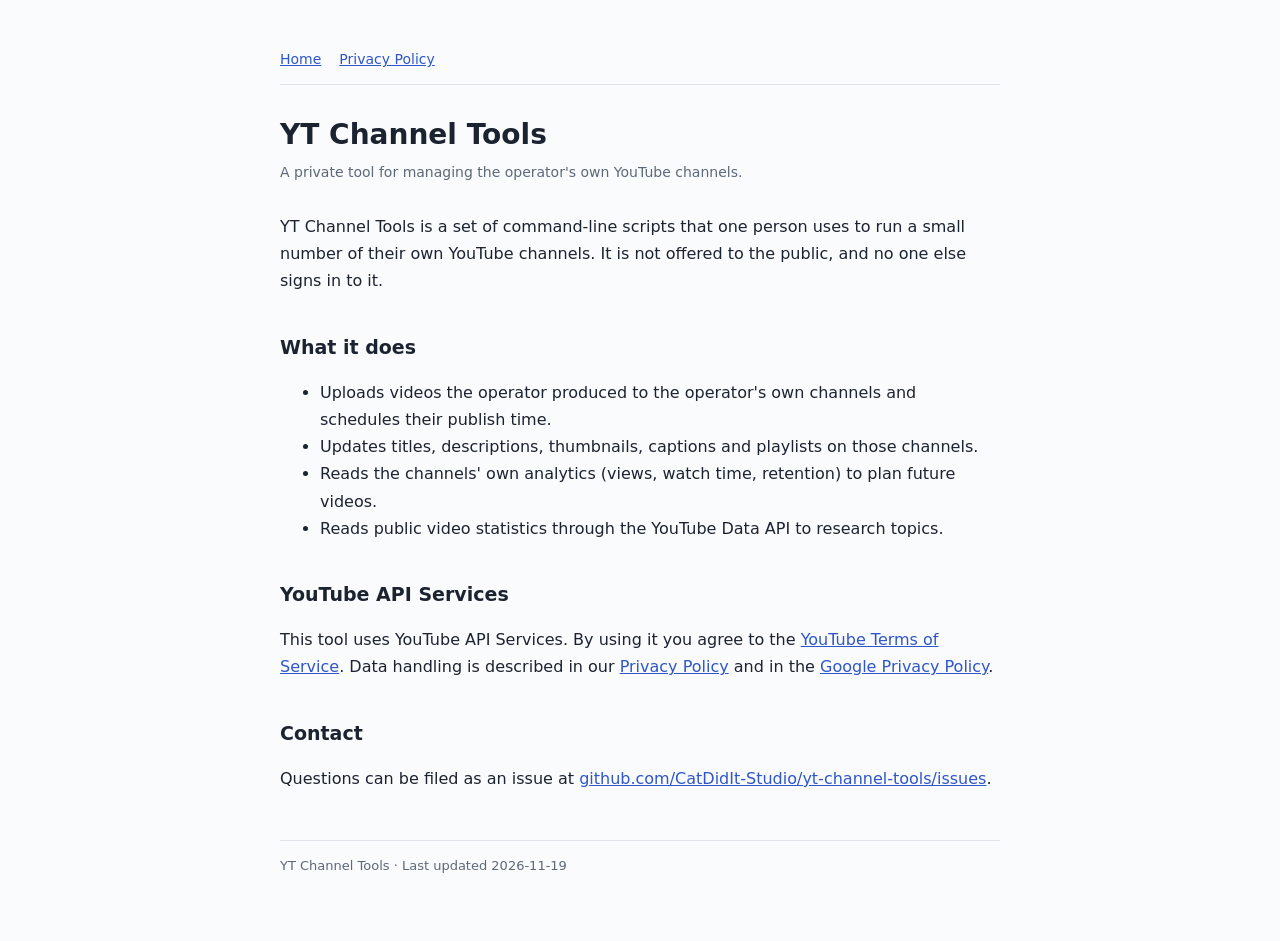
==== index.html @ 6ad5e3e8 "Homepage and privacy policy for YT Channel Tools Co-Authored-By: Claude Opus 5.5 <noreply@anthropic." ====
<!doctype html>
<html lang="en">
<head>
<meta charset="utf-8">
<meta name="viewport" content="width=device-width,initial-scale=1">
<title>YT Channel Tools</title>
<link rel="stylesheet" href="style.css">
</head>
<body>
<main>
<nav><a href="./">Home</a><a href="privacy.html">Privacy Policy</a></nav>
<h1>YT Channel Tools</h1>
<p class="meta">A private tool for managing the operator's own YouTube channels.</p>

<p>YT Channel Tools is a set of command-line scripts that one person uses to run a small number of their own YouTube channels. It is not offered to the public, and no one else signs in to it.</p>

<h2>What it does</h2>
<ul>
<li>Uploads videos the operator produced to the operator's own channels and schedules their publish time.</li>
<li>Updates titles, descriptions, thumbnails, captions and playlists on those channels.</li>
<li>Reads the channels' own analytics (views, watch time, retention) to plan future videos.</li>
<li>Reads public video statistics through the YouTube Data API to research topics.</li>
</ul>

<h2>YouTube API Services</h2>
<p>This tool uses YouTube API Services. By using it you agree to the <a href="https://www.youtube.com/t/terms">YouTube Terms of Service</a>. Data handling is described in our <a href="privacy.html">Privacy Policy</a> and in the <a href="https://policies.google.com/privacy">Google Privacy Policy</a>.</p>

<h2>Contact</h2>
<p>Questions can be filed as an issue at <a href="https://github.com/CatDidIt-Studio/yt-channel-tools/issues">github.com/CatDidIt-Studio/yt-channel-tools/issues</a>.</p>

<footer>YT Channel Tools · Last updated 2026-11-19</footer>
</main>
</body>
</html>
---- style.css ----
:root{--bg:#fafbfc;--fg:#1c2330;--muted:#5d6878;--line:#dfe3ea;--accent:#2f56c9}
@media (prefers-color-scheme:dark){:root{--bg:#12161c;--fg:#e2e7ee;--muted:#9aa4b2;--line:#2b323d;--accent:#88a3ff;color-scheme:dark}}
*{box-sizing:border-box}
body{margin:0;background:var(--bg);color:var(--fg);font:16px/1.7 system-ui,-apple-system,"Segoe UI",sans-serif;padding:48px max(20px,env(safe-area-inset-left)) 64px}
main{max-width:720px;margin:0 auto}
h1{font-size:28px;line-height:1.3;margin:0 0 8px}
h2{font-size:19px;margin:36px 0 8px}
p,li{color:var(--fg)}
.meta{color:var(--muted);font-size:14px;margin:0 0 28px}
a{color:var(--accent)}
nav{display:flex;gap:18px;font-size:14px;border-bottom:1px solid var(--line);padding-bottom:12px;margin-bottom:32px}
footer{margin-top:48px;border-top:1px solid var(--line);padding-top:14px;color:var(--muted);font-size:13px}
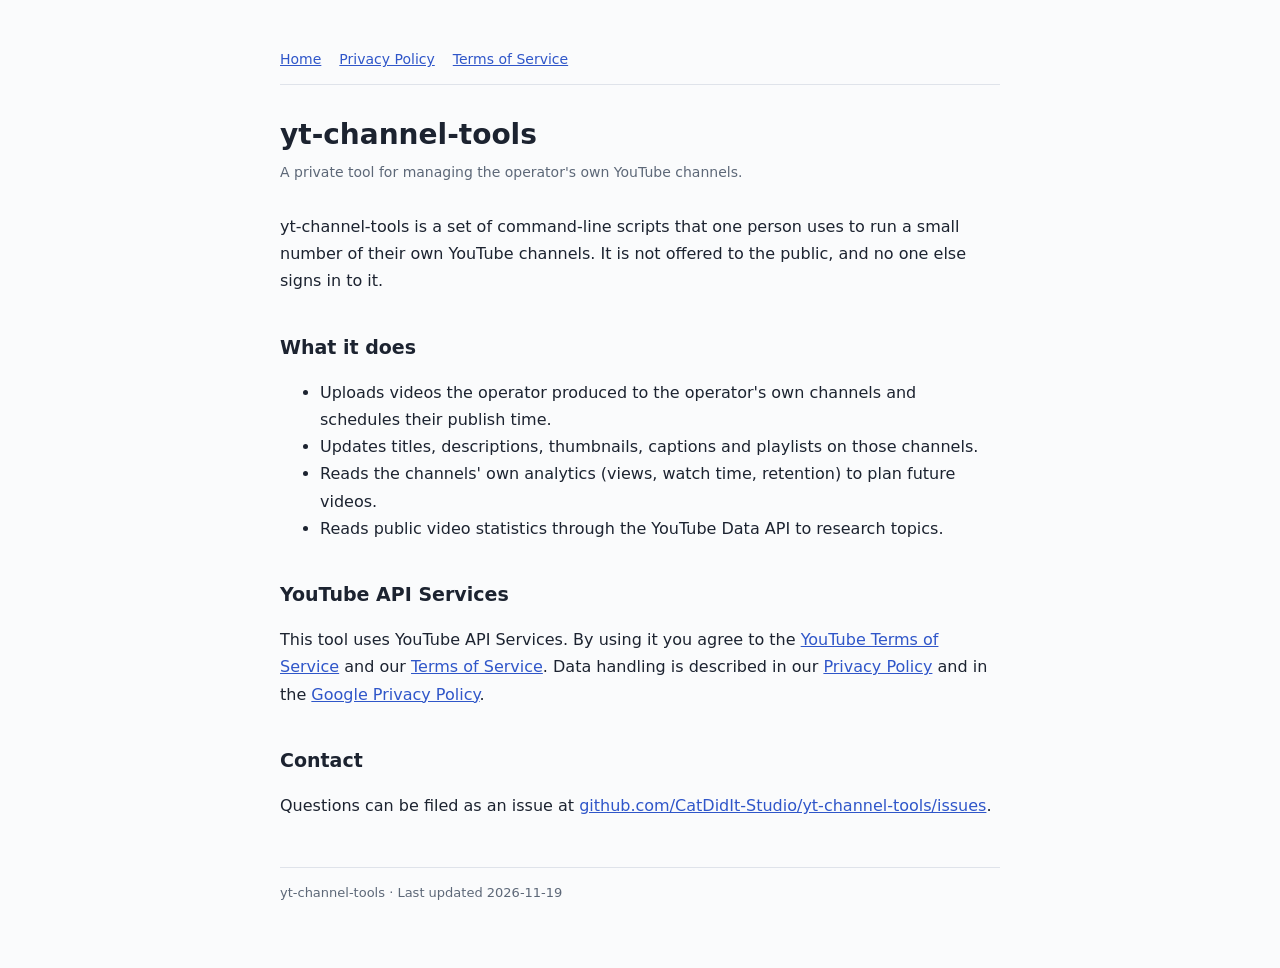
==== commit b08936d6: "Add terms of service; match app name yt-channel-tools Co-Authored-By: Claude Opus 5.5 <noreply@anthr" ====
--- a/index.html
+++ b/index.html
@@ -3,16 +3,16 @@
 <head>
 <meta charset="utf-8">
 <meta name="viewport" content="width=device-width,initial-scale=1">
-<title>YT Channel Tools</title>
+<title>yt-channel-tools</title>
 <link rel="stylesheet" href="style.css">
 </head>
 <body>
 <main>
-<nav><a href="./">Home</a><a href="privacy.html">Privacy Policy</a></nav>
-<h1>YT Channel Tools</h1>
+<nav><a href="./">Home</a><a href="privacy.html">Privacy Policy</a><a href="terms.html">Terms of Service</a></nav>
+<h1>yt-channel-tools</h1>
 <p class="meta">A private tool for managing the operator's own YouTube channels.</p>
 
-<p>YT Channel Tools is a set of command-line scripts that one person uses to run a small number of their own YouTube channels. It is not offered to the public, and no one else signs in to it.</p>
+<p>yt-channel-tools is a set of command-line scripts that one person uses to run a small number of their own YouTube channels. It is not offered to the public, and no one else signs in to it.</p>
 
 <h2>What it does</h2>
 <ul>
@@ -23,12 +23,12 @@
 </ul>
 
 <h2>YouTube API Services</h2>
-<p>This tool uses YouTube API Services. By using it you agree to the <a href="https://www.youtube.com/t/terms">YouTube Terms of Service</a>. Data handling is described in our <a href="privacy.html">Privacy Policy</a> and in the <a href="https://policies.google.com/privacy">Google Privacy Policy</a>.</p>
+<p>This tool uses YouTube API Services. By using it you agree to the <a href="https://www.youtube.com/t/terms">YouTube Terms of Service</a> and our <a href="terms.html">Terms of Service</a>. Data handling is described in our <a href="privacy.html">Privacy Policy</a> and in the <a href="https://policies.google.com/privacy">Google Privacy Policy</a>.</p>
 
 <h2>Contact</h2>
 <p>Questions can be filed as an issue at <a href="https://github.com/CatDidIt-Studio/yt-channel-tools/issues">github.com/CatDidIt-Studio/yt-channel-tools/issues</a>.</p>
 
-<footer>YT Channel Tools · Last updated 2026-11-19</footer>
+<footer>yt-channel-tools · Last updated 2026-11-19</footer>
 </main>
 </body>
 </html>
